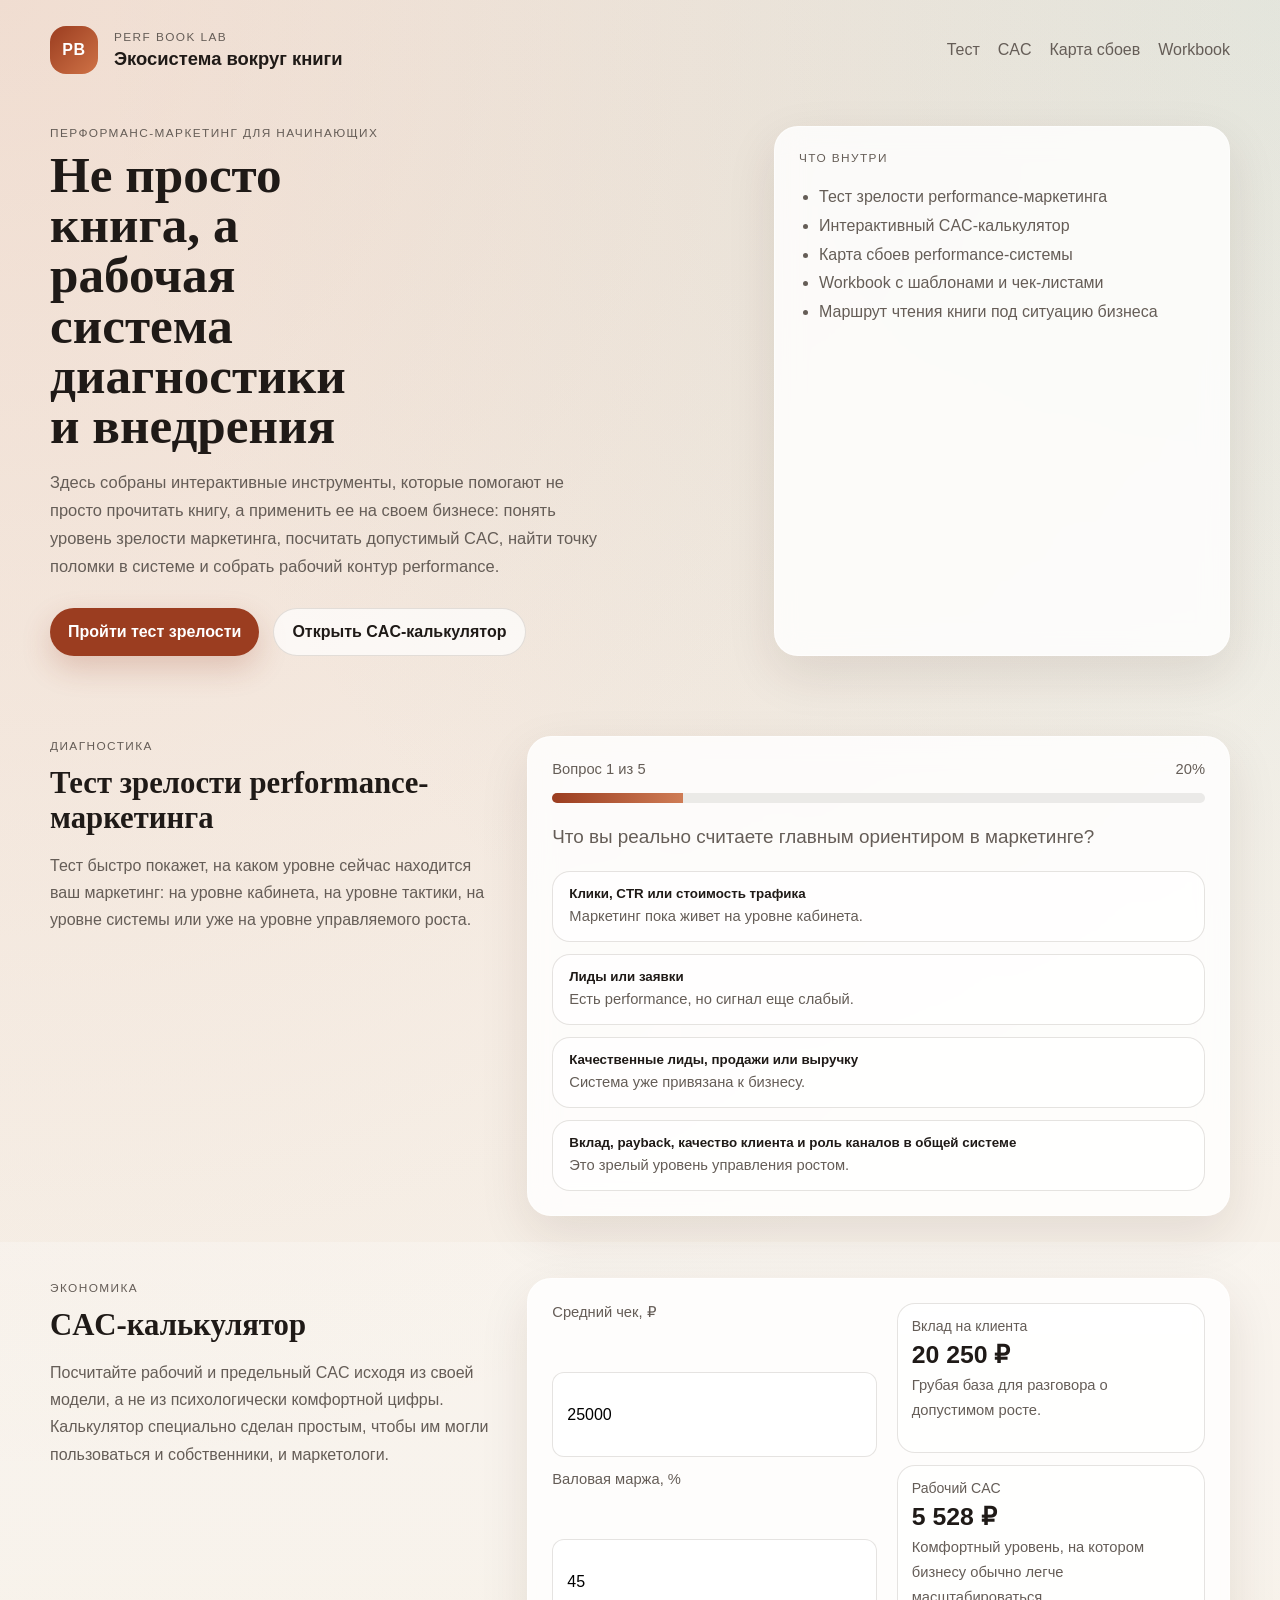
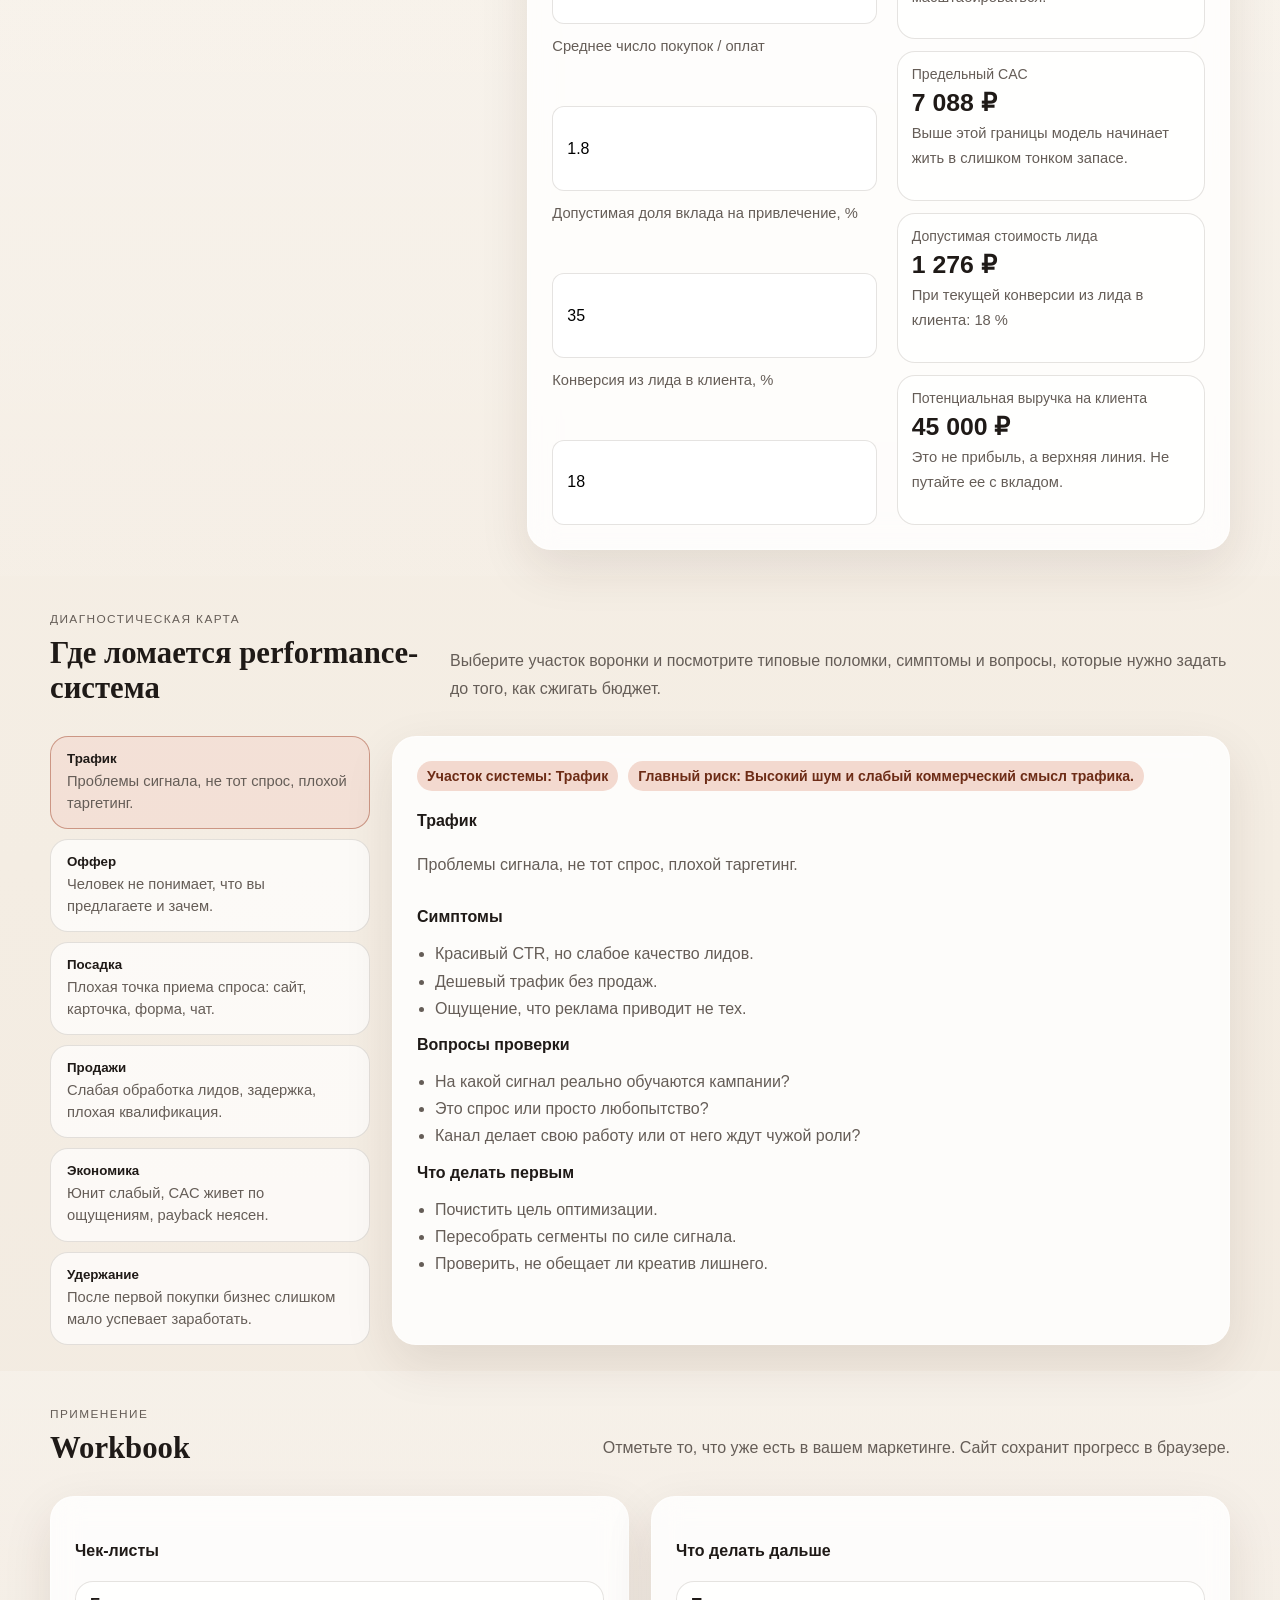
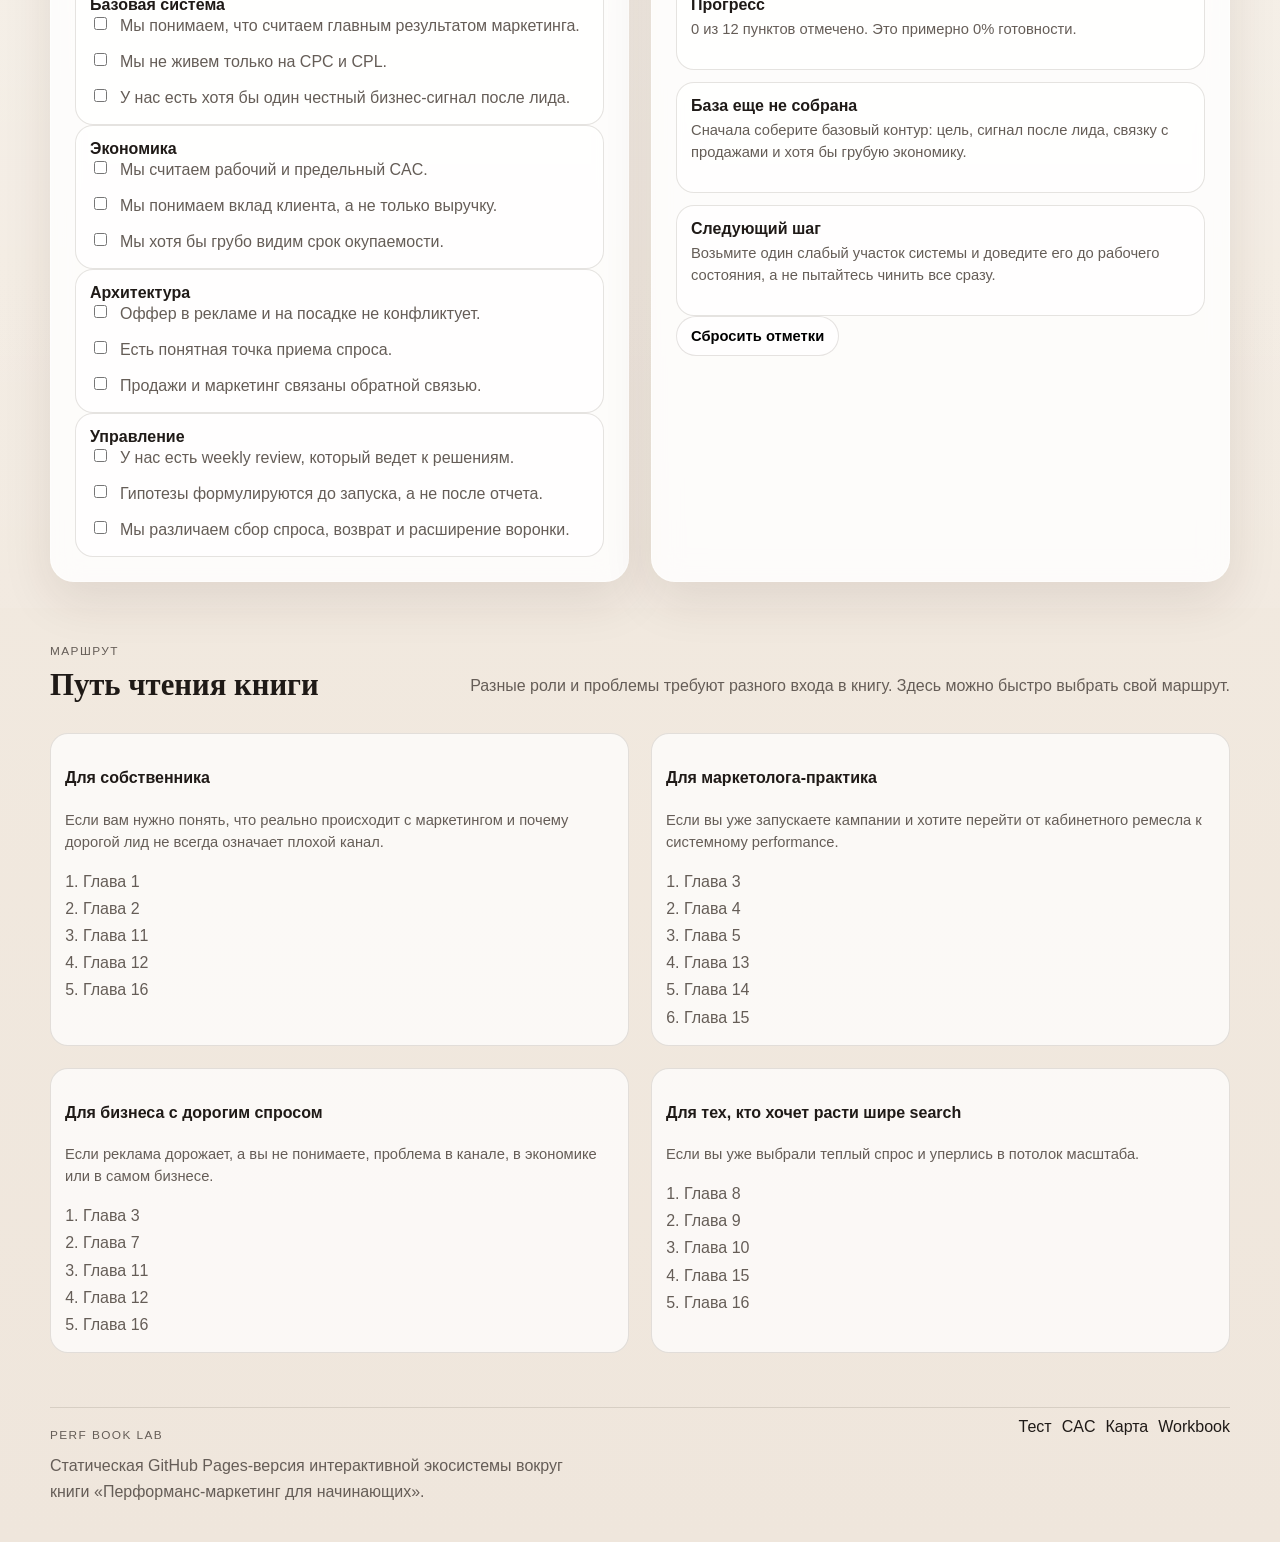
==== index.html @ c6387f72 "Build GitHub Pages interactive book lab" ====
<!doctype html>
<html lang="ru">
  <head>
    <meta charset="UTF-8" />
    <meta name="viewport" content="width=device-width, initial-scale=1.0" />
    <title>Perf Book Lab</title>
    <meta
      name="description"
      content="Интерактивная экосистема вокруг книги «Перформанс-маркетинг для начинающих»: тест зрелости, CAC-калькулятор, карта сбоев и workbook."
    />
    <link rel="stylesheet" href="./styles.css" />
  </head>
  <body>
    <header class="hero">
      <div class="container">
        <nav class="topbar">
          <div class="brand">
            <span class="brand-mark">PB</span>
            <div>
              <p class="eyebrow">Perf Book Lab</p>
              <h1>Экосистема вокруг книги</h1>
            </div>
          </div>
          <div class="topbar-links">
            <a href="#test">Тест</a>
            <a href="#calculator">CAC</a>
            <a href="#map">Карта сбоев</a>
            <a href="#workbook">Workbook</a>
          </div>
        </nav>

        <div class="hero-grid">
          <section class="hero-copy">
            <p class="kicker">Перформанс-маркетинг для начинающих</p>
            <h2>Не просто книга, а рабочая система диагностики и внедрения</h2>
            <p class="hero-text">
              Здесь собраны интерактивные инструменты, которые помогают не просто
              прочитать книгу, а применить ее на своем бизнесе: понять уровень зрелости
              маркетинга, посчитать допустимый CAC, найти точку поломки в системе и
              собрать рабочий контур performance.
            </p>
            <div class="hero-actions">
              <a class="button primary" href="#test">Пройти тест зрелости</a>
              <a class="button secondary" href="#calculator">Открыть CAC-калькулятор</a>
            </div>
          </section>

          <aside class="hero-panel">
            <p class="panel-title">Что внутри</p>
            <ul class="feature-list">
              <li>Тест зрелости performance-маркетинга</li>
              <li>Интерактивный CAC-калькулятор</li>
              <li>Карта сбоев performance-системы</li>
              <li>Workbook с шаблонами и чек-листами</li>
              <li>Маршрут чтения книги под ситуацию бизнеса</li>
            </ul>
          </aside>
        </div>
      </div>
    </header>

    <main>
      <section class="section" id="test">
        <div class="container section-grid">
          <div class="section-copy">
            <p class="section-label">Диагностика</p>
            <h3>Тест зрелости performance-маркетинга</h3>
            <p>
              Тест быстро покажет, на каком уровне сейчас находится ваш маркетинг:
              на уровне кабинета, на уровне тактики, на уровне системы или уже на
              уровне управляемого роста.
            </p>
          </div>

          <div class="card card-large">
            <div id="test-app"></div>
          </div>
        </div>
      </section>

      <section class="section section-accent" id="calculator">
        <div class="container section-grid">
          <div class="section-copy">
            <p class="section-label">Экономика</p>
            <h3>CAC-калькулятор</h3>
            <p>
              Посчитайте рабочий и предельный CAC исходя из своей модели, а не из
              психологически комфортной цифры. Калькулятор специально сделан простым,
              чтобы им могли пользоваться и собственники, и маркетологи.
            </p>
          </div>

          <div class="card card-large">
            <div id="cac-app"></div>
          </div>
        </div>
      </section>

      <section class="section" id="map">
        <div class="container">
          <div class="section-header">
            <div>
              <p class="section-label">Диагностическая карта</p>
              <h3>Где ломается performance-система</h3>
            </div>
            <p class="section-note">
              Выберите участок воронки и посмотрите типовые поломки, симптомы и вопросы,
              которые нужно задать до того, как сжигать бюджет.
            </p>
          </div>

          <div class="map-layout">
            <div class="stage-list" id="stage-list"></div>
            <div class="card map-card" id="stage-detail"></div>
          </div>
        </div>
      </section>

      <section class="section section-accent" id="workbook">
        <div class="container">
          <div class="section-header">
            <div>
              <p class="section-label">Применение</p>
              <h3>Workbook</h3>
            </div>
            <p class="section-note">
              Отметьте то, что уже есть в вашем маркетинге. Сайт сохранит прогресс в браузере.
            </p>
          </div>

          <div class="workbook-grid">
            <div class="card">
              <h4>Чек-листы</h4>
              <div id="workbook-app"></div>
            </div>
            <div class="card">
              <h4>Что делать дальше</h4>
              <div id="next-steps"></div>
            </div>
          </div>
        </div>
      </section>

      <section class="section" id="reading-path">
        <div class="container">
          <div class="section-header">
            <div>
              <p class="section-label">Маршрут</p>
              <h3>Путь чтения книги</h3>
            </div>
            <p class="section-note">
              Разные роли и проблемы требуют разного входа в книгу. Здесь можно быстро
              выбрать свой маршрут.
            </p>
          </div>
          <div class="reading-grid" id="reading-paths"></div>
        </div>
      </section>
    </main>

    <footer class="footer">
      <div class="container footer-grid">
        <div>
          <p class="eyebrow">Perf Book Lab</p>
          <p>
            Статическая GitHub Pages-версия интерактивной экосистемы вокруг книги
            «Перформанс-маркетинг для начинающих».
          </p>
        </div>
        <div class="footer-links">
          <a href="#test">Тест</a>
          <a href="#calculator">CAC</a>
          <a href="#map">Карта</a>
          <a href="#workbook">Workbook</a>
        </div>
      </div>
    </footer>

    <script src="./app.js"></script>
  </body>
</html>
---- styles.css ----
:root {
  --bg: #f6f0e8;
  --surface: rgba(255, 255, 255, 0.82);
  --ink: #1f1a17;
  --muted: #655d57;
  --line: rgba(73, 58, 46, 0.14);
  --accent: #9b3d20;
  --accent-soft: #f3d9cf;
  --accent-deep: #6d2c16;
  --shadow: 0 18px 50px rgba(54, 32, 17, 0.1);
  --radius-lg: 24px;
  --radius-md: 18px;
  --radius-sm: 12px;
  --container: 1180px;
}

* {
  box-sizing: border-box;
}

html {
  scroll-behavior: smooth;
}

body {
  margin: 0;
  font-family: "Segoe UI", "Inter", sans-serif;
  color: var(--ink);
  background:
    radial-gradient(circle at top left, rgba(217, 162, 134, 0.28), transparent 30%),
    radial-gradient(circle at top right, rgba(144, 182, 166, 0.2), transparent 24%),
    linear-gradient(180deg, #f9f4ee 0%, #f4ede3 52%, #efe6dc 100%);
}

a {
  color: inherit;
  text-decoration: none;
}

.container {
  width: min(var(--container), calc(100% - 32px));
  margin: 0 auto;
}

.hero {
  padding: 26px 0 44px;
}

.topbar {
  display: flex;
  align-items: center;
  justify-content: space-between;
  gap: 24px;
}

.brand {
  display: flex;
  align-items: center;
  gap: 16px;
}

.brand-mark {
  display: inline-flex;
  align-items: center;
  justify-content: center;
  width: 48px;
  height: 48px;
  border-radius: 16px;
  background: linear-gradient(135deg, var(--accent), #cf7246);
  color: white;
  font-weight: 700;
  letter-spacing: 0.04em;
}

.eyebrow,
.section-label,
.kicker,
.panel-title {
  margin: 0;
  text-transform: uppercase;
  letter-spacing: 0.12em;
  font-size: 0.74rem;
  color: var(--muted);
}

.topbar h1 {
  margin: 4px 0 0;
  font-size: 1.15rem;
}

.topbar-links {
  display: flex;
  flex-wrap: wrap;
  gap: 18px;
  color: var(--muted);
}

.topbar-links a:hover,
.footer-links a:hover {
  color: var(--accent);
}

.hero-grid {
  display: grid;
  grid-template-columns: 1.45fr 0.95fr;
  gap: 28px;
  margin-top: 52px;
}

.hero-copy h2 {
  margin: 10px 0 16px;
  font-family: Georgia, "Times New Roman", serif;
  font-size: clamp(2.3rem, 4vw, 4.4rem);
  line-height: 0.98;
  max-width: 13ch;
}

.hero-text {
  max-width: 60ch;
  color: var(--muted);
  font-size: 1.03rem;
  line-height: 1.7;
}

.hero-actions {
  display: flex;
  flex-wrap: wrap;
  gap: 14px;
  margin-top: 28px;
}

.button {
  display: inline-flex;
  align-items: center;
  justify-content: center;
  min-height: 48px;
  padding: 0 18px;
  border-radius: 999px;
  font-weight: 600;
  border: 0;
  cursor: pointer;
  transition: transform 140ms ease, box-shadow 140ms ease;
}

.button:hover {
  transform: translateY(-1px);
}

.button.primary {
  background: var(--accent);
  color: white;
  box-shadow: 0 12px 30px rgba(155, 61, 32, 0.22);
}

.button.secondary {
  background: rgba(255, 255, 255, 0.7);
  border: 1px solid var(--line);
}

.button.small {
  min-height: 40px;
  padding: 0 14px;
  font-size: 0.92rem;
}

.hero-panel,
.card {
  background: var(--surface);
  border: 1px solid rgba(255, 255, 255, 0.45);
  box-shadow: var(--shadow);
  backdrop-filter: blur(14px);
}

.hero-panel {
  padding: 24px;
  border-radius: var(--radius-lg);
}

.feature-list {
  margin: 18px 0 0;
  padding-left: 20px;
  line-height: 1.8;
  color: var(--muted);
}

.section {
  padding: 36px 0 26px;
}

.section-accent {
  background: linear-gradient(180deg, rgba(255, 255, 255, 0.26), rgba(255, 255, 255, 0.06));
}

.section-grid {
  display: grid;
  grid-template-columns: 0.78fr 1.22fr;
  gap: 28px;
  align-items: start;
}

.section-copy h3,
.section-header h3 {
  margin: 10px 0 12px;
  font-family: Georgia, "Times New Roman", serif;
  font-size: clamp(1.7rem, 2.4vw, 2.8rem);
}

.section-copy p,
.section-note,
.card p {
  color: var(--muted);
  line-height: 1.7;
}

.section-header {
  display: flex;
  justify-content: space-between;
  gap: 24px;
  align-items: end;
  margin-bottom: 18px;
}

.card {
  border-radius: var(--radius-lg);
  padding: 24px;
}

.card-large {
  min-height: 480px;
}

.test-meta {
  display: flex;
  justify-content: space-between;
  gap: 12px;
  align-items: center;
  margin-bottom: 16px;
  color: var(--muted);
  font-size: 0.92rem;
}

.progress {
  width: 100%;
  height: 10px;
  background: rgba(31, 26, 23, 0.08);
  border-radius: 999px;
  overflow: hidden;
}

.progress-bar {
  height: 100%;
  background: linear-gradient(90deg, var(--accent), #cf7c55);
}

.question-title {
  margin: 18px 0;
  font-size: 1.18rem;
  line-height: 1.45;
}

.option-list,
.checklist-list,
.calc-results,
.summary-list {
  display: grid;
  gap: 12px;
}

.option-button,
.stage-button {
  width: 100%;
  text-align: left;
  border: 1px solid var(--line);
  background: rgba(255, 255, 255, 0.7);
  color: var(--ink);
  border-radius: var(--radius-md);
  padding: 14px 16px;
  cursor: pointer;
  transition: transform 120ms ease, border-color 120ms ease;
}

.option-button:hover,
.stage-button:hover {
  transform: translateY(-1px);
  border-color: rgba(155, 61, 32, 0.35);
}

.option-button span,
.stage-button .stage-short,
.metric-note,
.path-card p,
.summary-item p {
  display: block;
  color: var(--muted);
  font-size: 0.92rem;
  line-height: 1.5;
  margin-top: 4px;
}

.result-box,
.stage-detail-box,
.bullet-block {
  display: grid;
  gap: 14px;
}

.result-level,
.chip {
  display: inline-flex;
  width: fit-content;
  padding: 7px 10px;
  border-radius: 999px;
  background: var(--accent-soft);
  color: var(--accent-deep);
  font-weight: 700;
  font-size: 0.88rem;
}

.result-actions,
.inline-actions,
.chip-row,
.footer-links {
  display: flex;
  flex-wrap: wrap;
  gap: 10px;
}

.calculator-grid {
  display: grid;
  grid-template-columns: 1fr 0.95fr;
  gap: 20px;
}

.form-grid,
.field {
  display: grid;
  gap: 14px;
}

.field label {
  font-size: 0.92rem;
  color: var(--muted);
}

.field input {
  width: 100%;
  border-radius: var(--radius-sm);
  border: 1px solid var(--line);
  background: rgba(255, 255, 255, 0.82);
  min-height: 46px;
  padding: 0 14px;
  font: inherit;
}

.metric,
.summary-item,
.path-card,
.checklist-group {
  border: 1px solid var(--line);
  border-radius: var(--radius-md);
  padding: 14px;
  background: rgba(255, 255, 255, 0.72);
}

.metric-label {
  display: block;
  font-size: 0.88rem;
  color: var(--muted);
}

.metric-value {
  display: block;
  margin-top: 6px;
  font-size: 1.55rem;
  font-weight: 700;
}

.map-layout {
  display: grid;
  grid-template-columns: 320px 1fr;
  gap: 22px;
}

.stage-list {
  display: grid;
  gap: 10px;
}

.stage-button.active {
  border-color: rgba(155, 61, 32, 0.45);
  background: rgba(243, 217, 207, 0.62);
}

.stage-button .stage-name {
  display: block;
  font-weight: 700;
}

.map-card {
  min-height: 420px;
}

.bullet-block ul,
.result-box ul,
.path-card ol {
  margin: 0;
  padding-left: 18px;
  color: var(--muted);
  line-height: 1.7;
}

.workbook-grid,
.reading-grid {
  display: grid;
  grid-template-columns: 1fr 1fr;
  gap: 22px;
}

.check-item {
  display: flex;
  gap: 10px;
  align-items: start;
  color: var(--muted);
  line-height: 1.5;
}

.check-item input {
  margin-top: 3px;
}

.footer {
  padding: 28px 0 38px;
}

.footer-grid {
  display: flex;
  justify-content: space-between;
  gap: 24px;
  align-items: start;
  padding-top: 10px;
  border-top: 1px solid var(--line);
}

.footer-grid p {
  color: var(--muted);
  margin: 8px 0 0;
  line-height: 1.6;
  max-width: 60ch;
}

@media (max-width: 980px) {
  .hero-grid,
  .section-grid,
  .map-layout,
  .calculator-grid,
  .workbook-grid,
  .reading-grid,
  .section-header,
  .footer-grid {
    grid-template-columns: 1fr;
    display: grid;
  }

  .topbar {
    flex-direction: column;
    align-items: start;
  }
}

@media (max-width: 640px) {
  .container {
    width: min(var(--container), calc(100% - 22px));
  }

  .card,
  .hero-panel {
    padding: 18px;
  }

  .hero-copy h2 {
    max-width: none;
  }
}
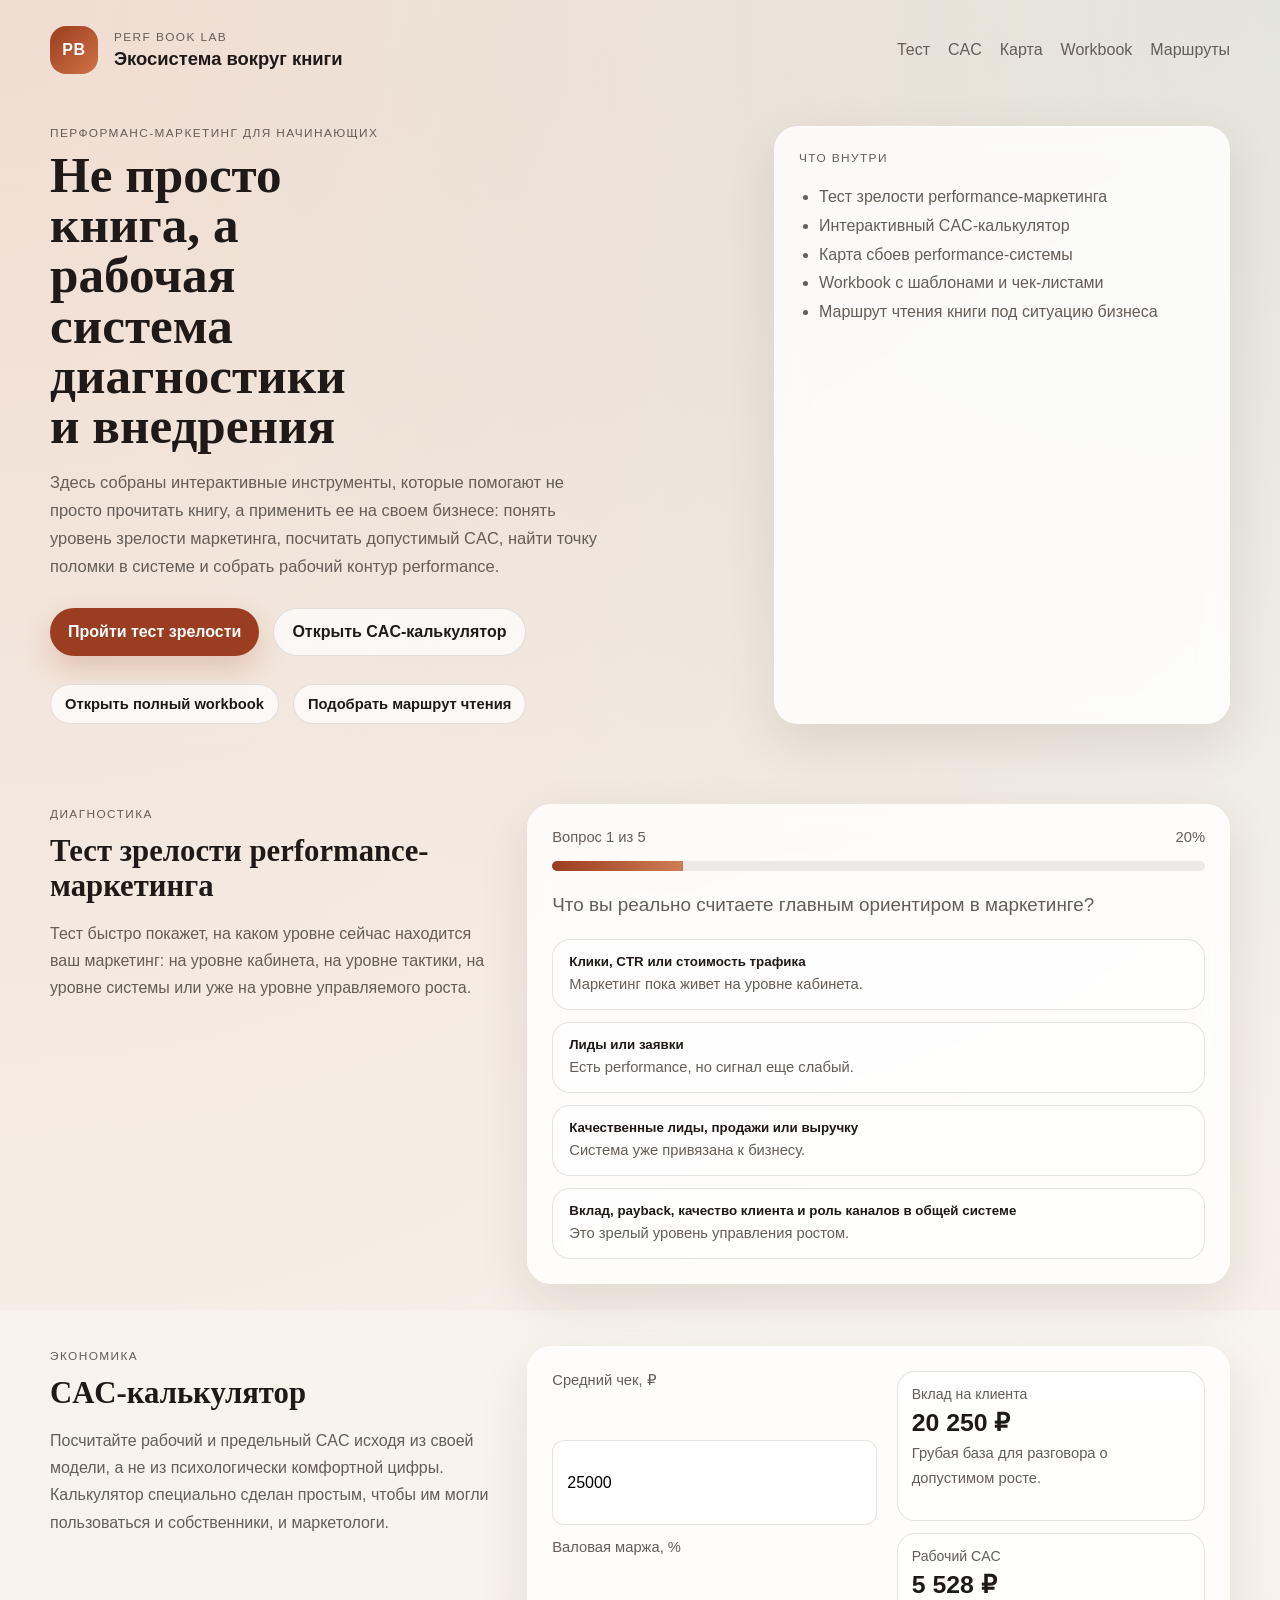
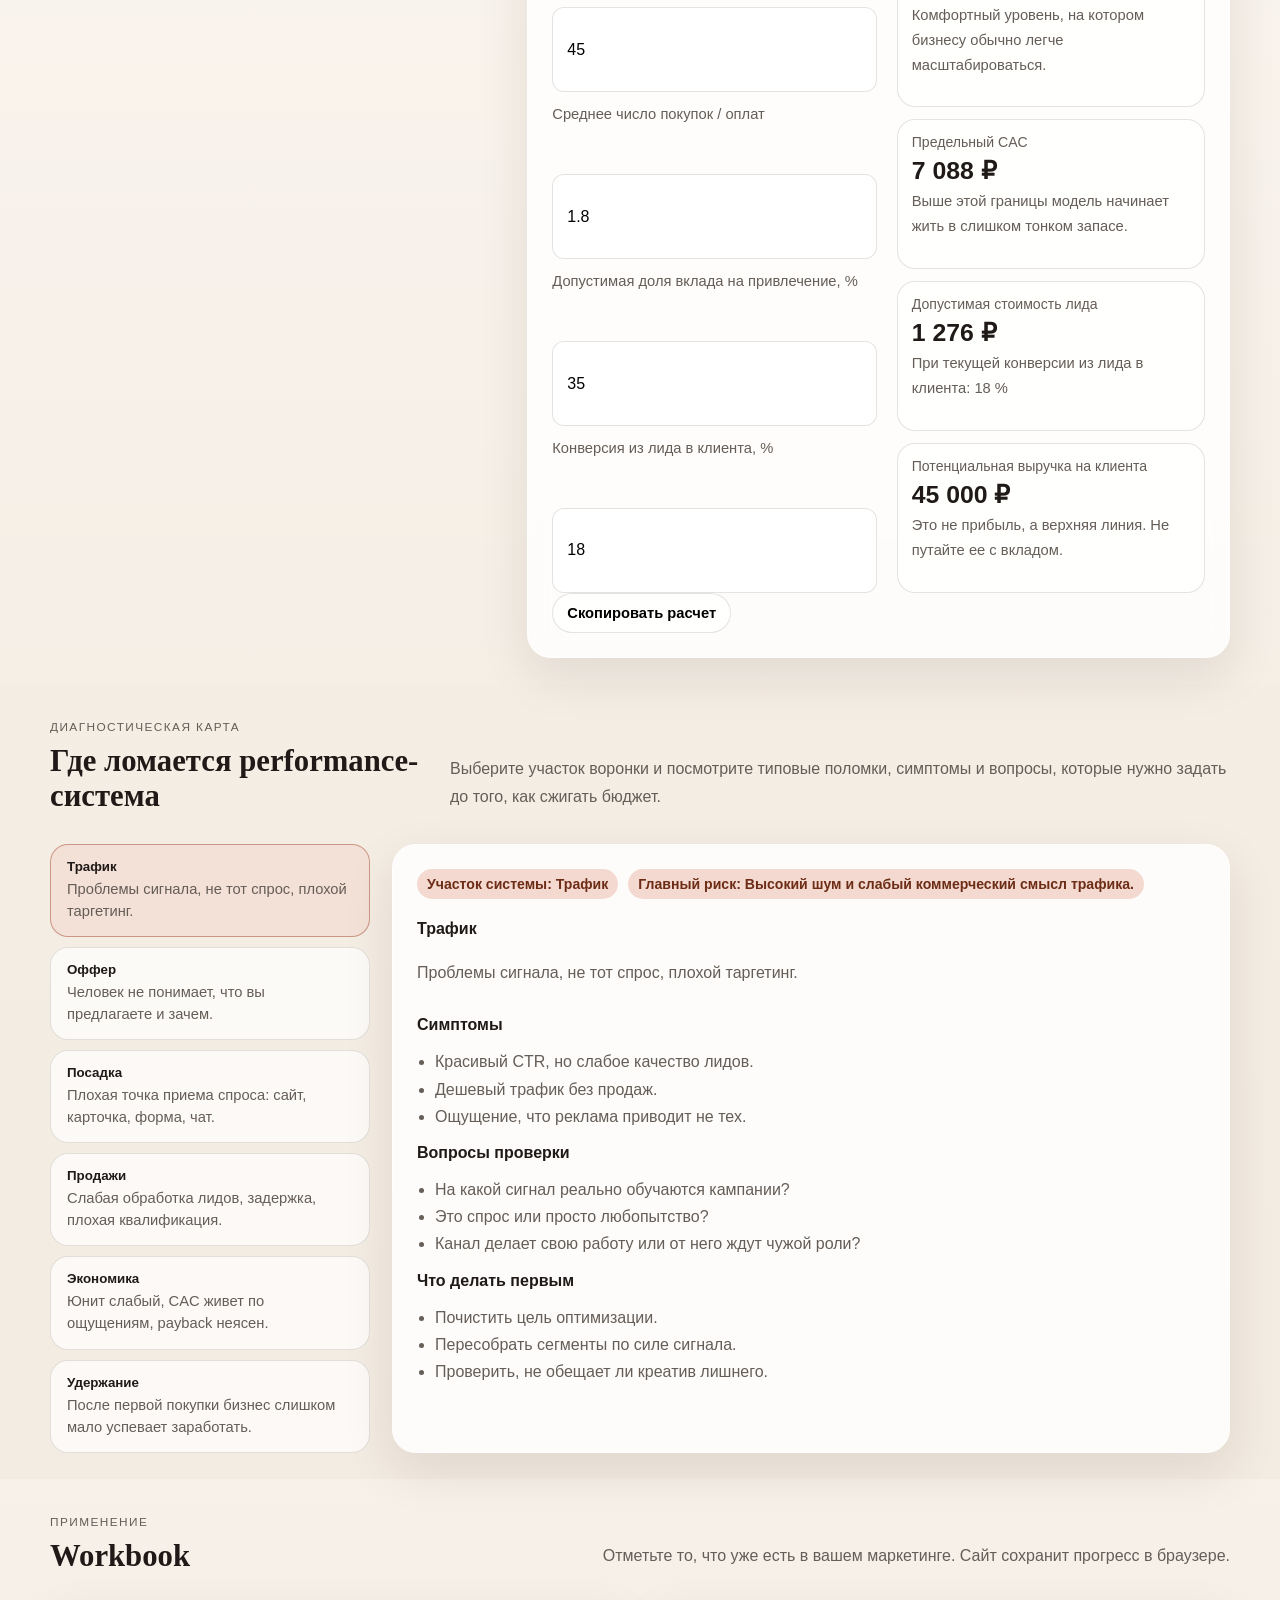
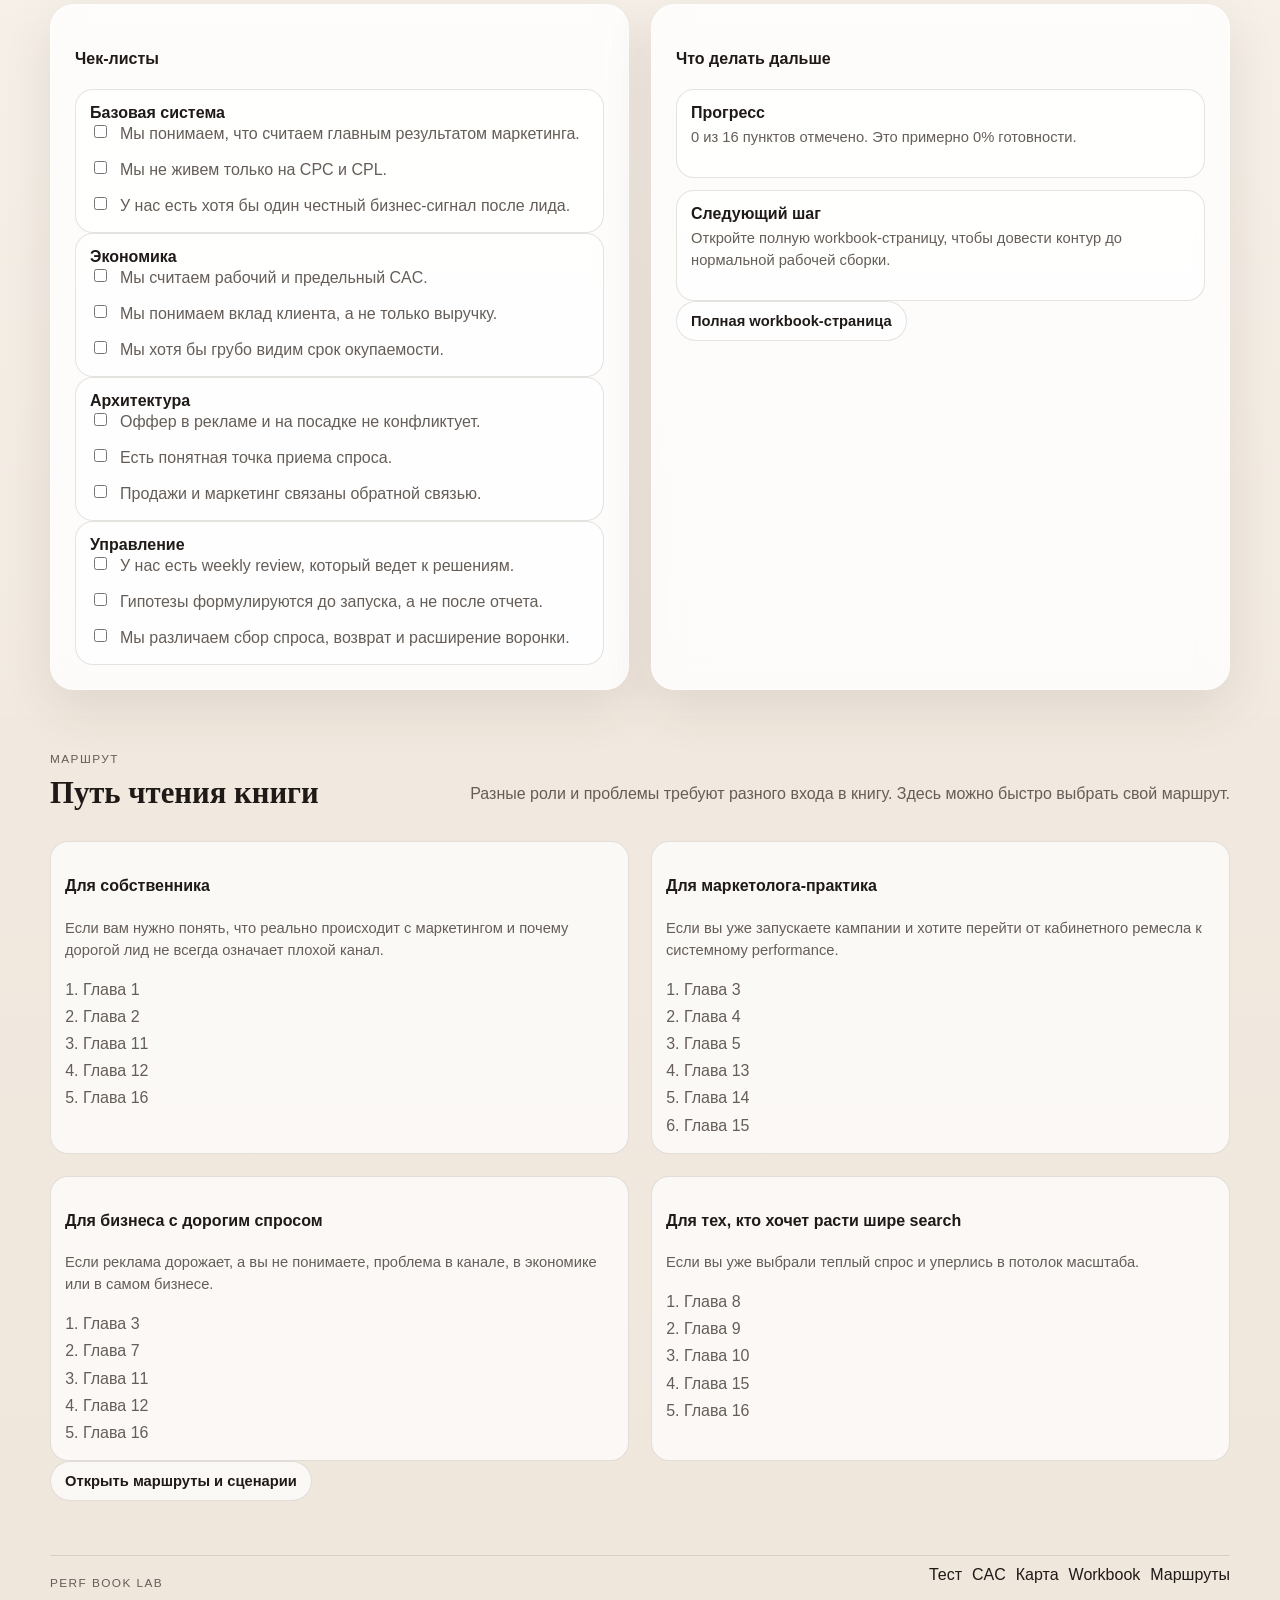
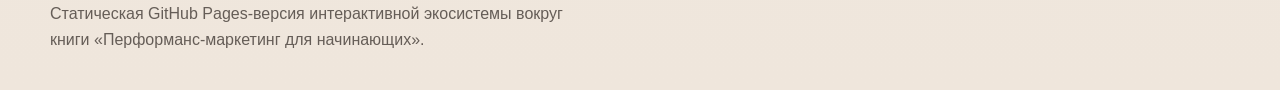
==== commit b87c1edb: "Expand Pages site into multi-page toolset" ====
--- a/index.html
+++ b/index.html
@@ -24,8 +24,9 @@
           <div class="topbar-links">
             <a href="#test">Тест</a>
             <a href="#calculator">CAC</a>
-            <a href="#map">Карта сбоев</a>
-            <a href="#workbook">Workbook</a>
+            <a href="#map">Карта</a>
+            <a href="./workbook.html">Workbook</a>
+            <a href="./routes.html">Маршруты</a>
           </div>
         </nav>
 
@@ -42,6 +43,10 @@
             <div class="hero-actions">
               <a class="button primary" href="#test">Пройти тест зрелости</a>
               <a class="button secondary" href="#calculator">Открыть CAC-калькулятор</a>
+            </div>
+            <div class="hero-actions">
+              <a class="button secondary small" href="./workbook.html">Открыть полный workbook</a>
+              <a class="button secondary small" href="./routes.html">Подобрать маршрут чтения</a>
             </div>
           </section>
 
@@ -136,6 +141,9 @@
             <div class="card">
               <h4>Что делать дальше</h4>
               <div id="next-steps"></div>
+              <div class="inline-actions">
+                <a class="button secondary small" href="./workbook.html">Полная workbook-страница</a>
+              </div>
             </div>
           </div>
         </div>
@@ -154,6 +162,9 @@
             </p>
           </div>
           <div class="reading-grid" id="reading-paths"></div>
+          <div class="inline-actions">
+            <a class="button secondary small" href="./routes.html">Открыть маршруты и сценарии</a>
+          </div>
         </div>
       </section>
     </main>
@@ -171,11 +182,14 @@
           <a href="#test">Тест</a>
           <a href="#calculator">CAC</a>
           <a href="#map">Карта</a>
-          <a href="#workbook">Workbook</a>
+          <a href="./workbook.html">Workbook</a>
+          <a href="./routes.html">Маршруты</a>
         </div>
       </div>
     </footer>
 
+    <script src="./data.js"></script>
+    <script src="./shared.js"></script>
     <script src="./app.js"></script>
   </body>
 </html>
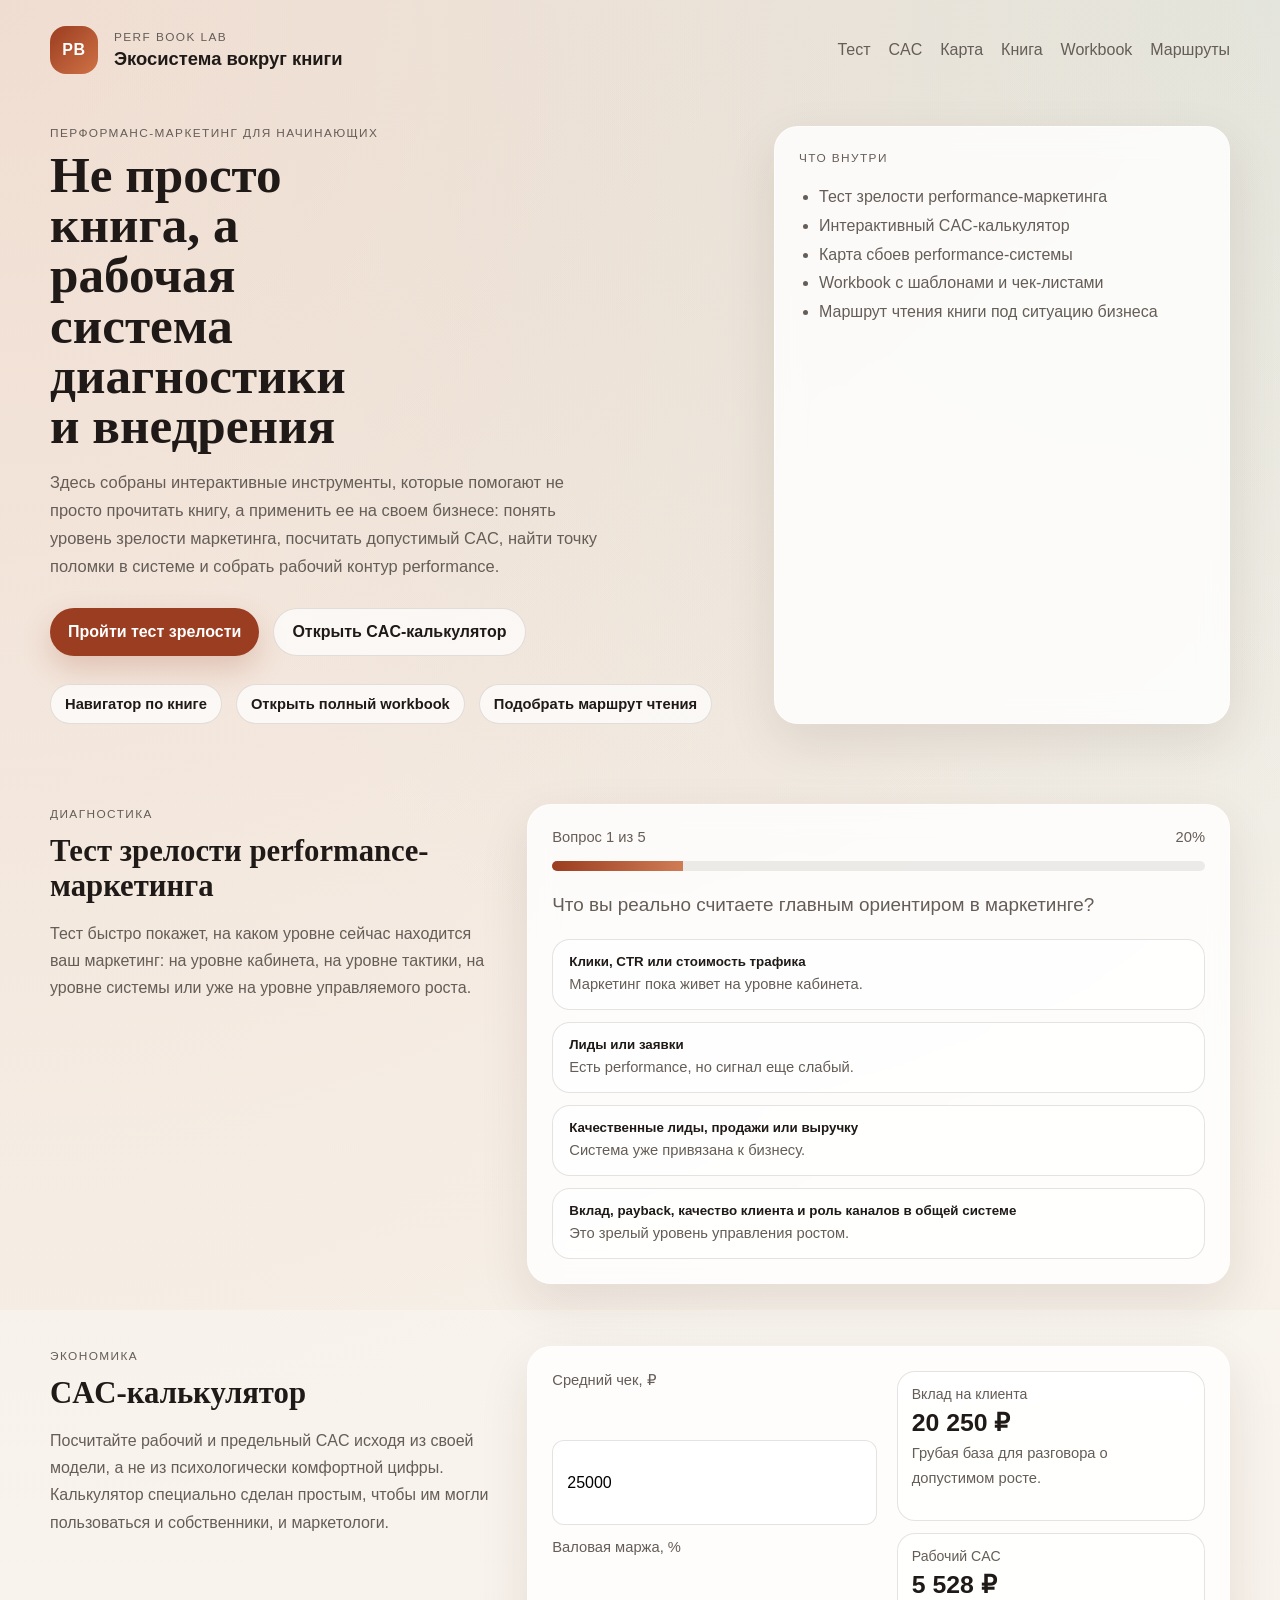
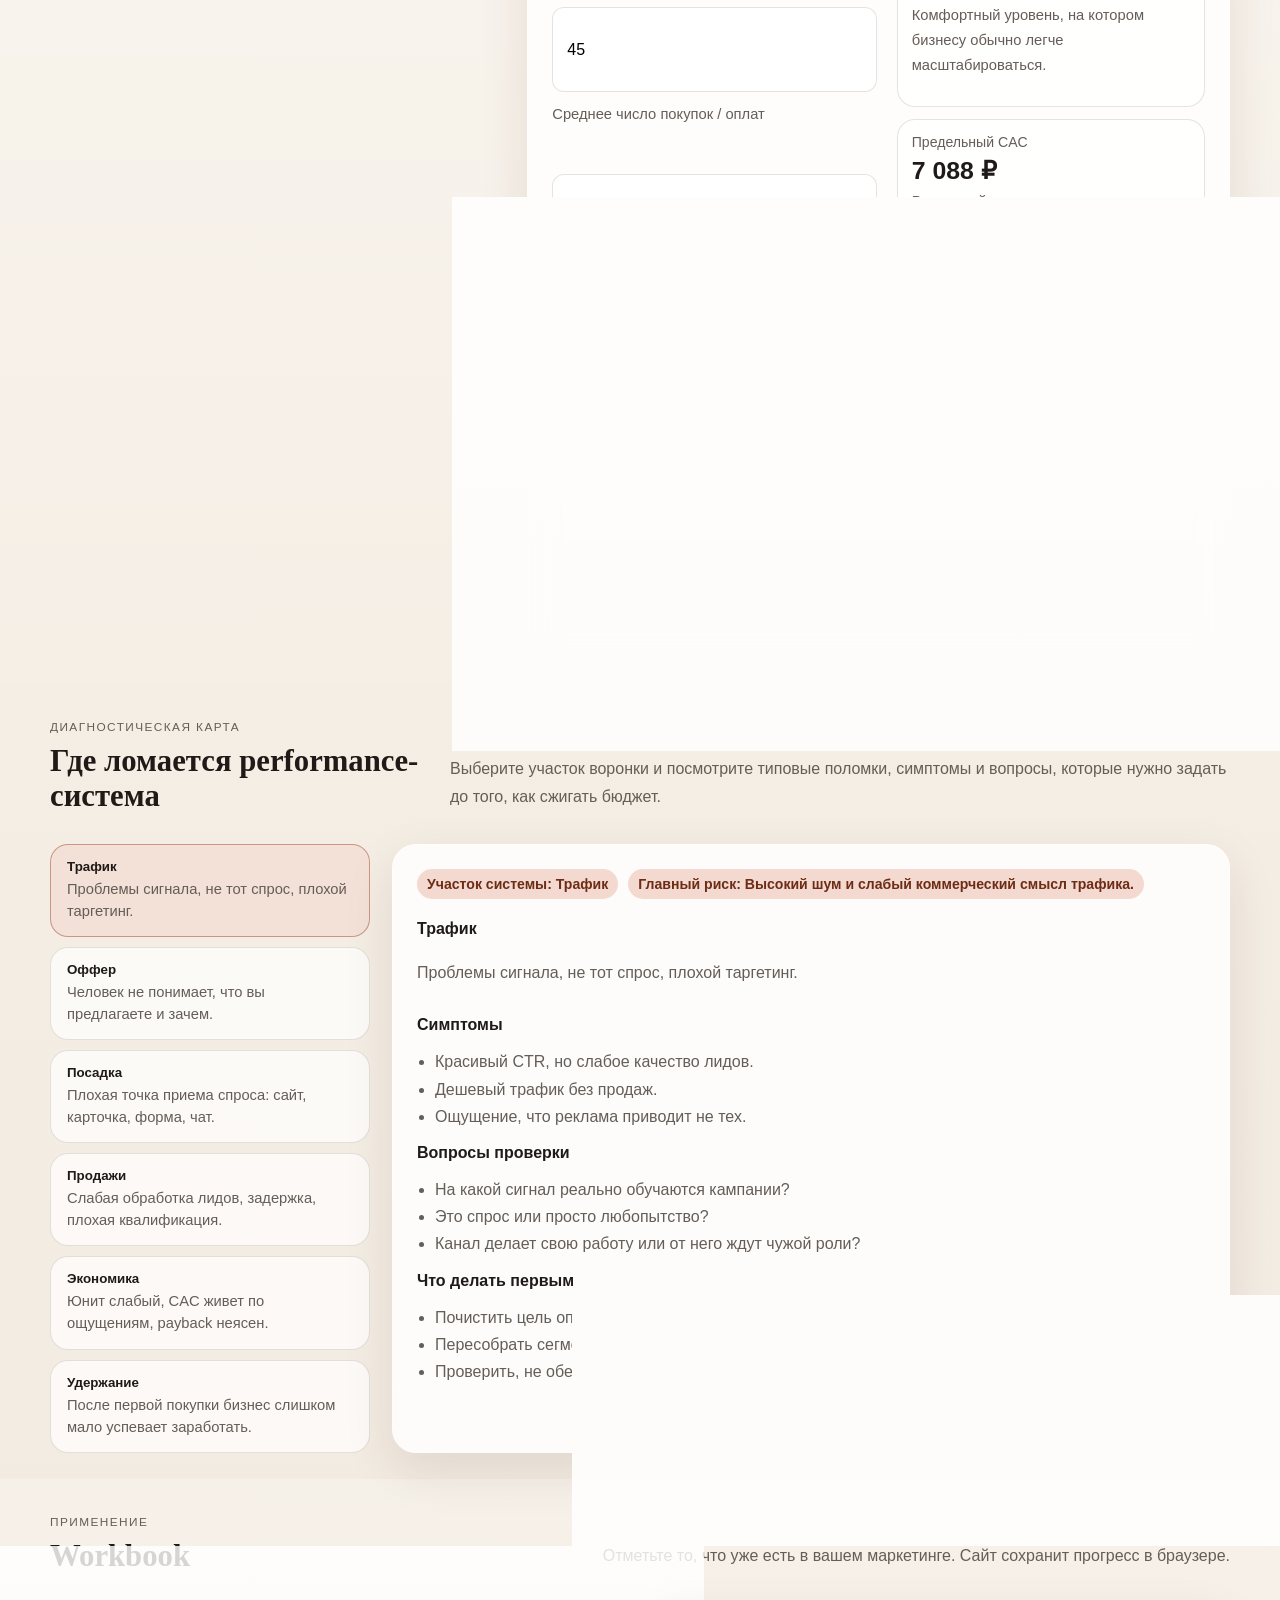
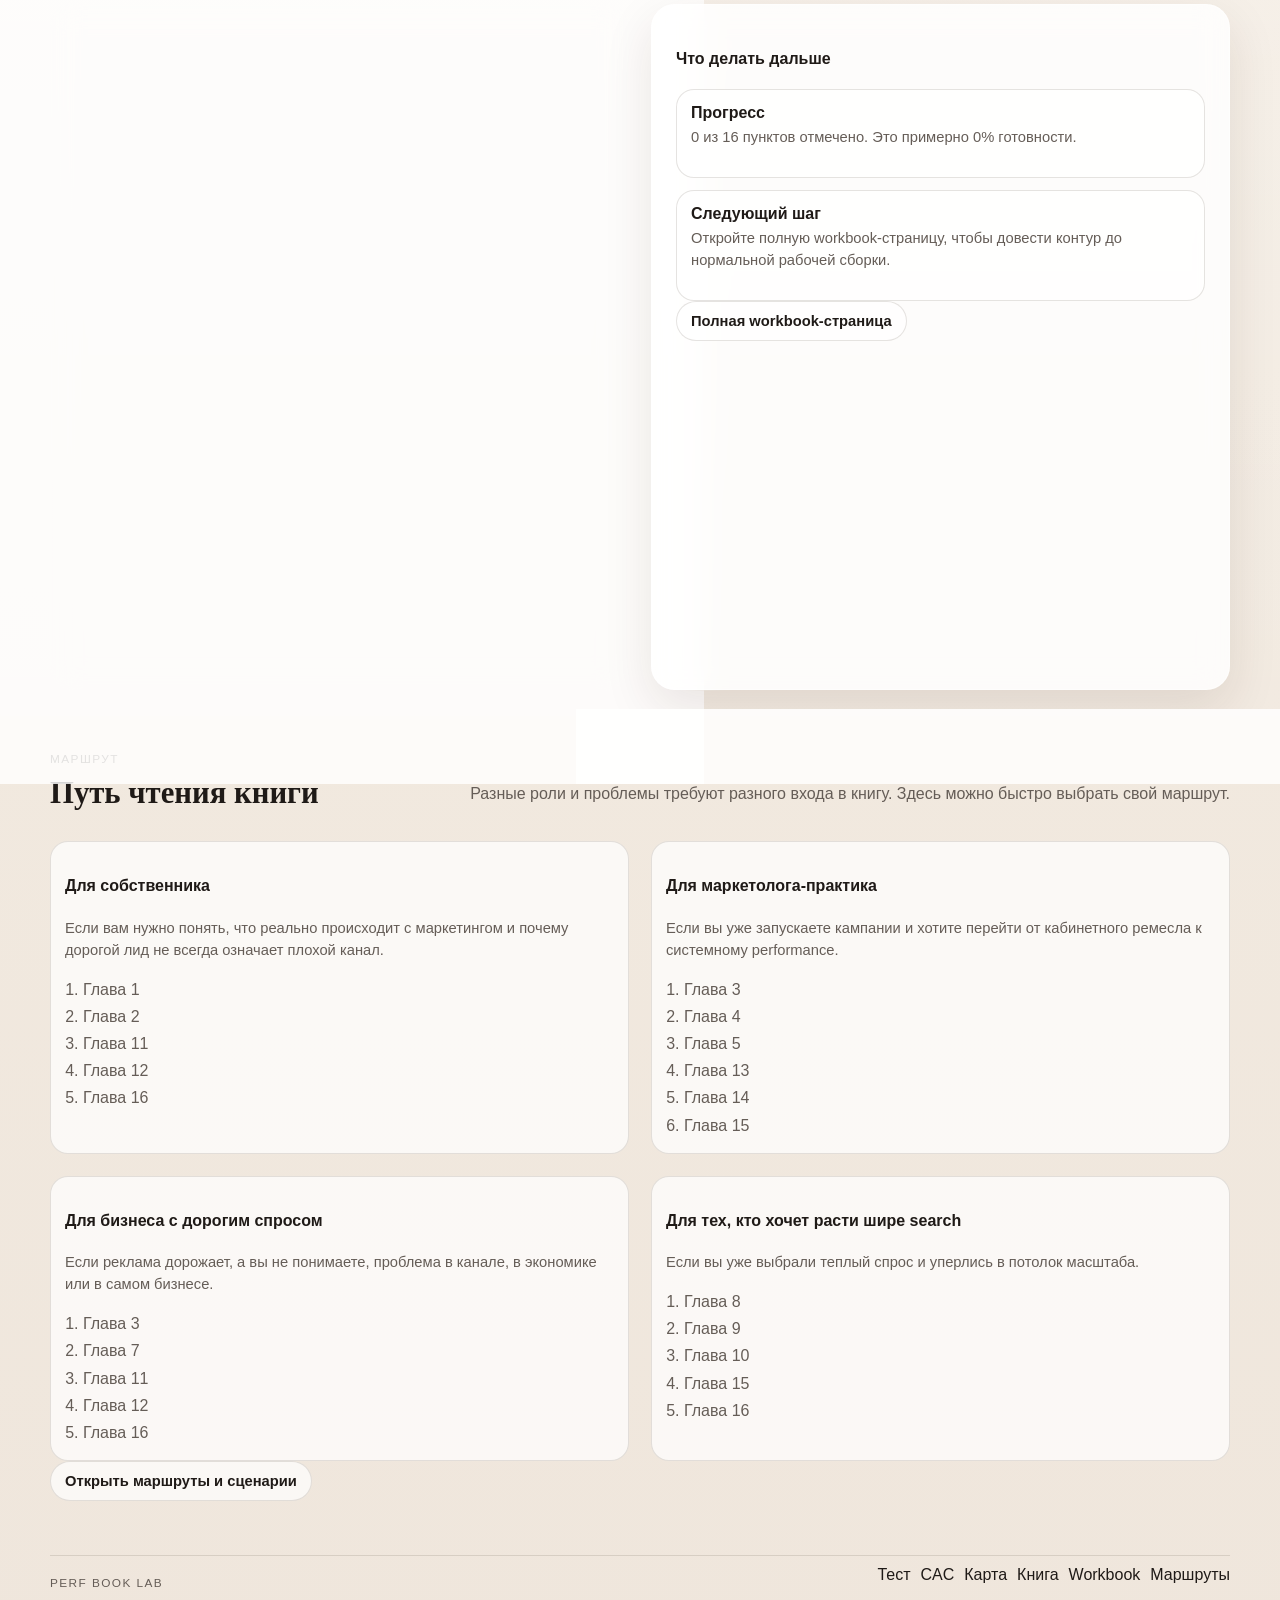
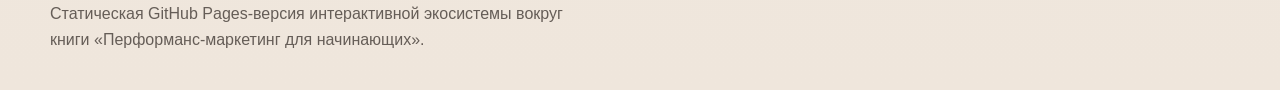
==== commit ddde11cc: "Add book navigator and downloadable assets" ====
--- a/index.html
+++ b/index.html
@@ -25,6 +25,7 @@
             <a href="#test">Тест</a>
             <a href="#calculator">CAC</a>
             <a href="#map">Карта</a>
+            <a href="./book.html">Книга</a>
             <a href="./workbook.html">Workbook</a>
             <a href="./routes.html">Маршруты</a>
           </div>
@@ -45,6 +46,7 @@
               <a class="button secondary" href="#calculator">Открыть CAC-калькулятор</a>
             </div>
             <div class="hero-actions">
+              <a class="button secondary small" href="./book.html">Навигатор по книге</a>
               <a class="button secondary small" href="./workbook.html">Открыть полный workbook</a>
               <a class="button secondary small" href="./routes.html">Подобрать маршрут чтения</a>
             </div>
@@ -182,6 +184,7 @@
           <a href="#test">Тест</a>
           <a href="#calculator">CAC</a>
           <a href="#map">Карта</a>
+          <a href="./book.html">Книга</a>
           <a href="./workbook.html">Workbook</a>
           <a href="./routes.html">Маршруты</a>
         </div>
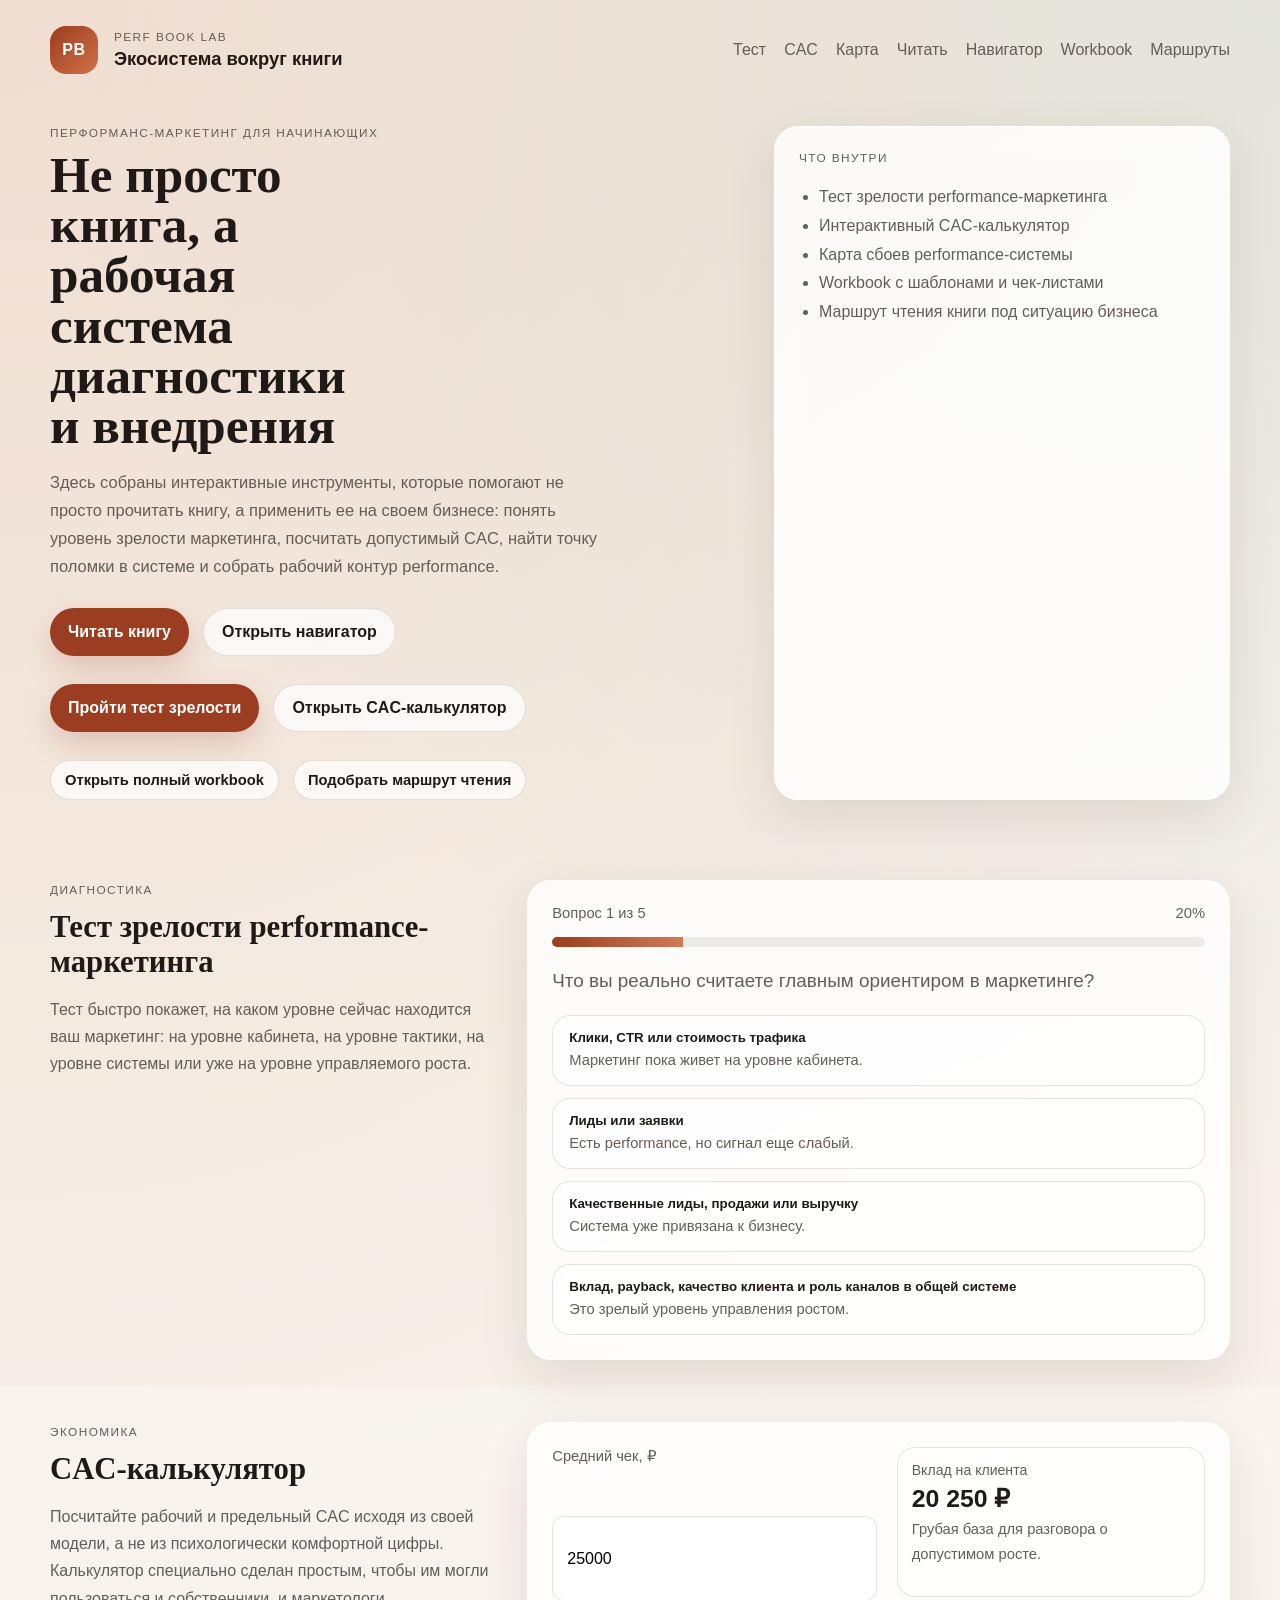
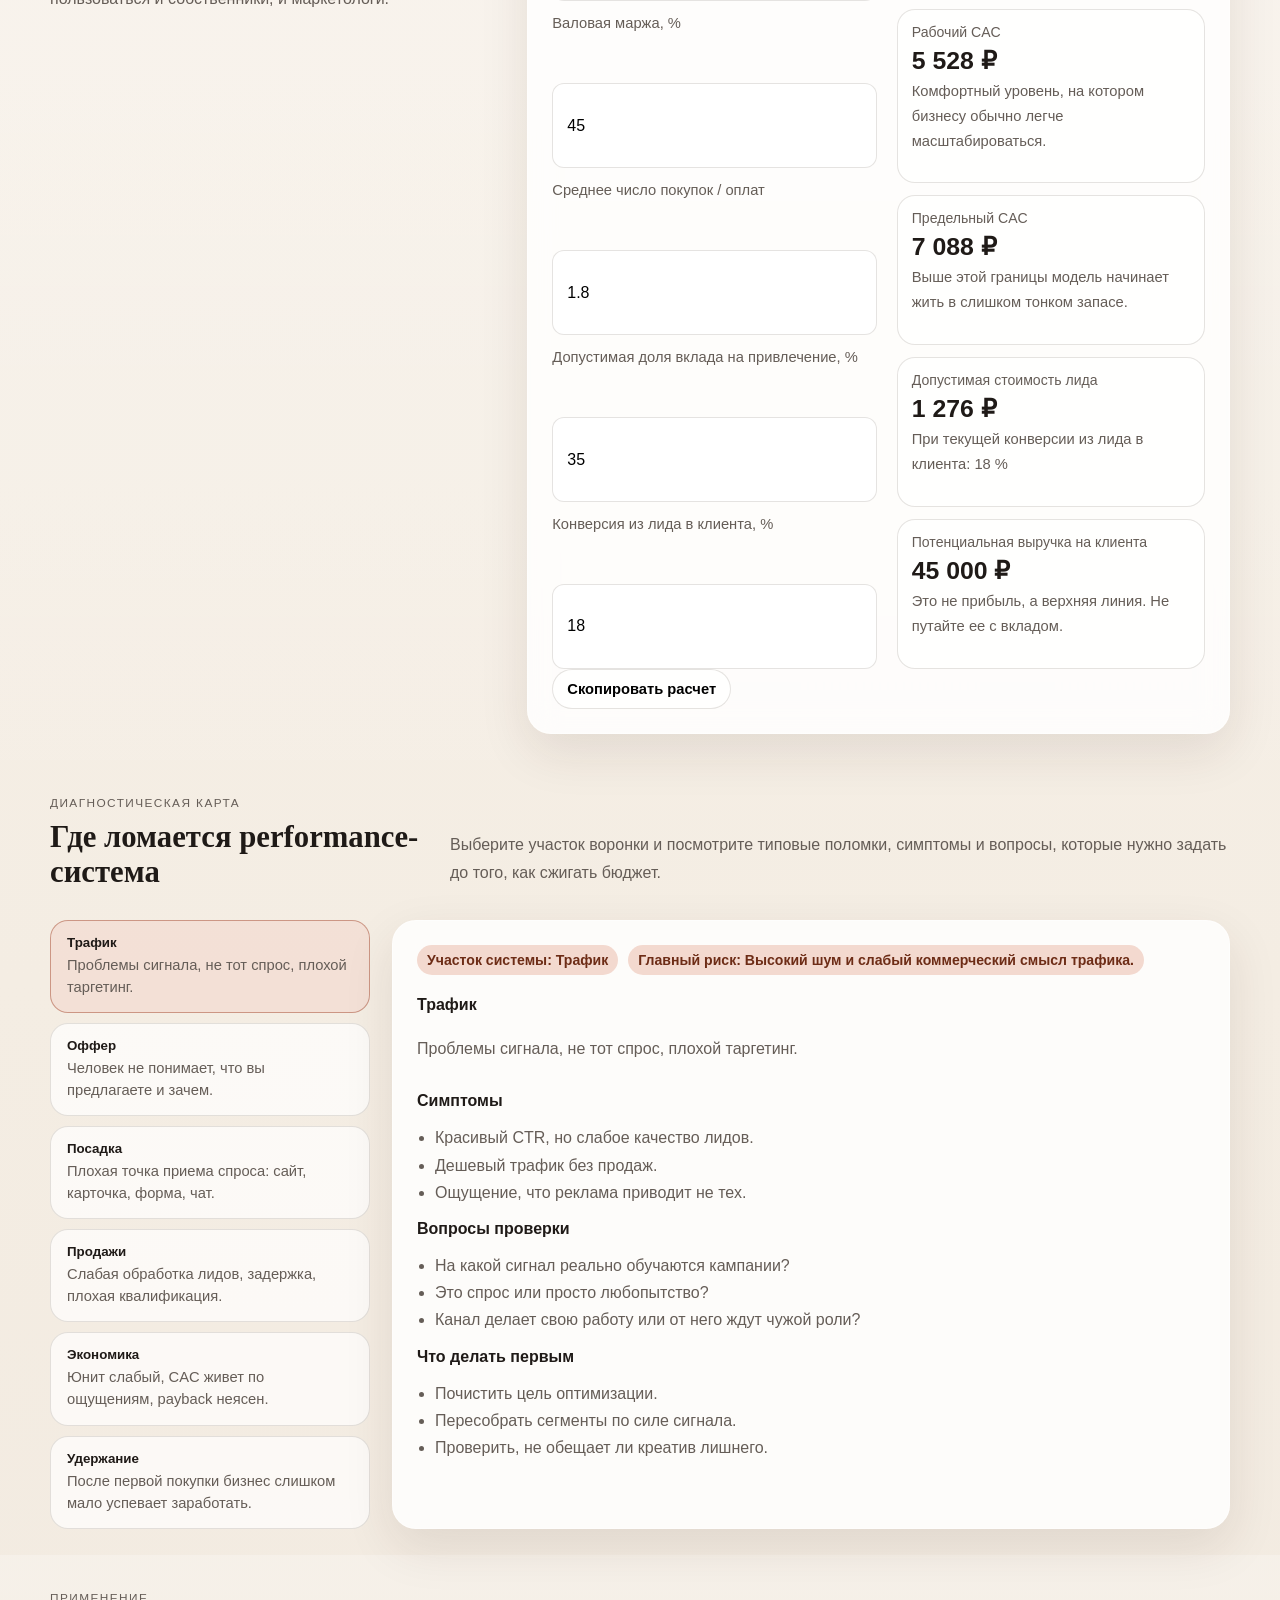
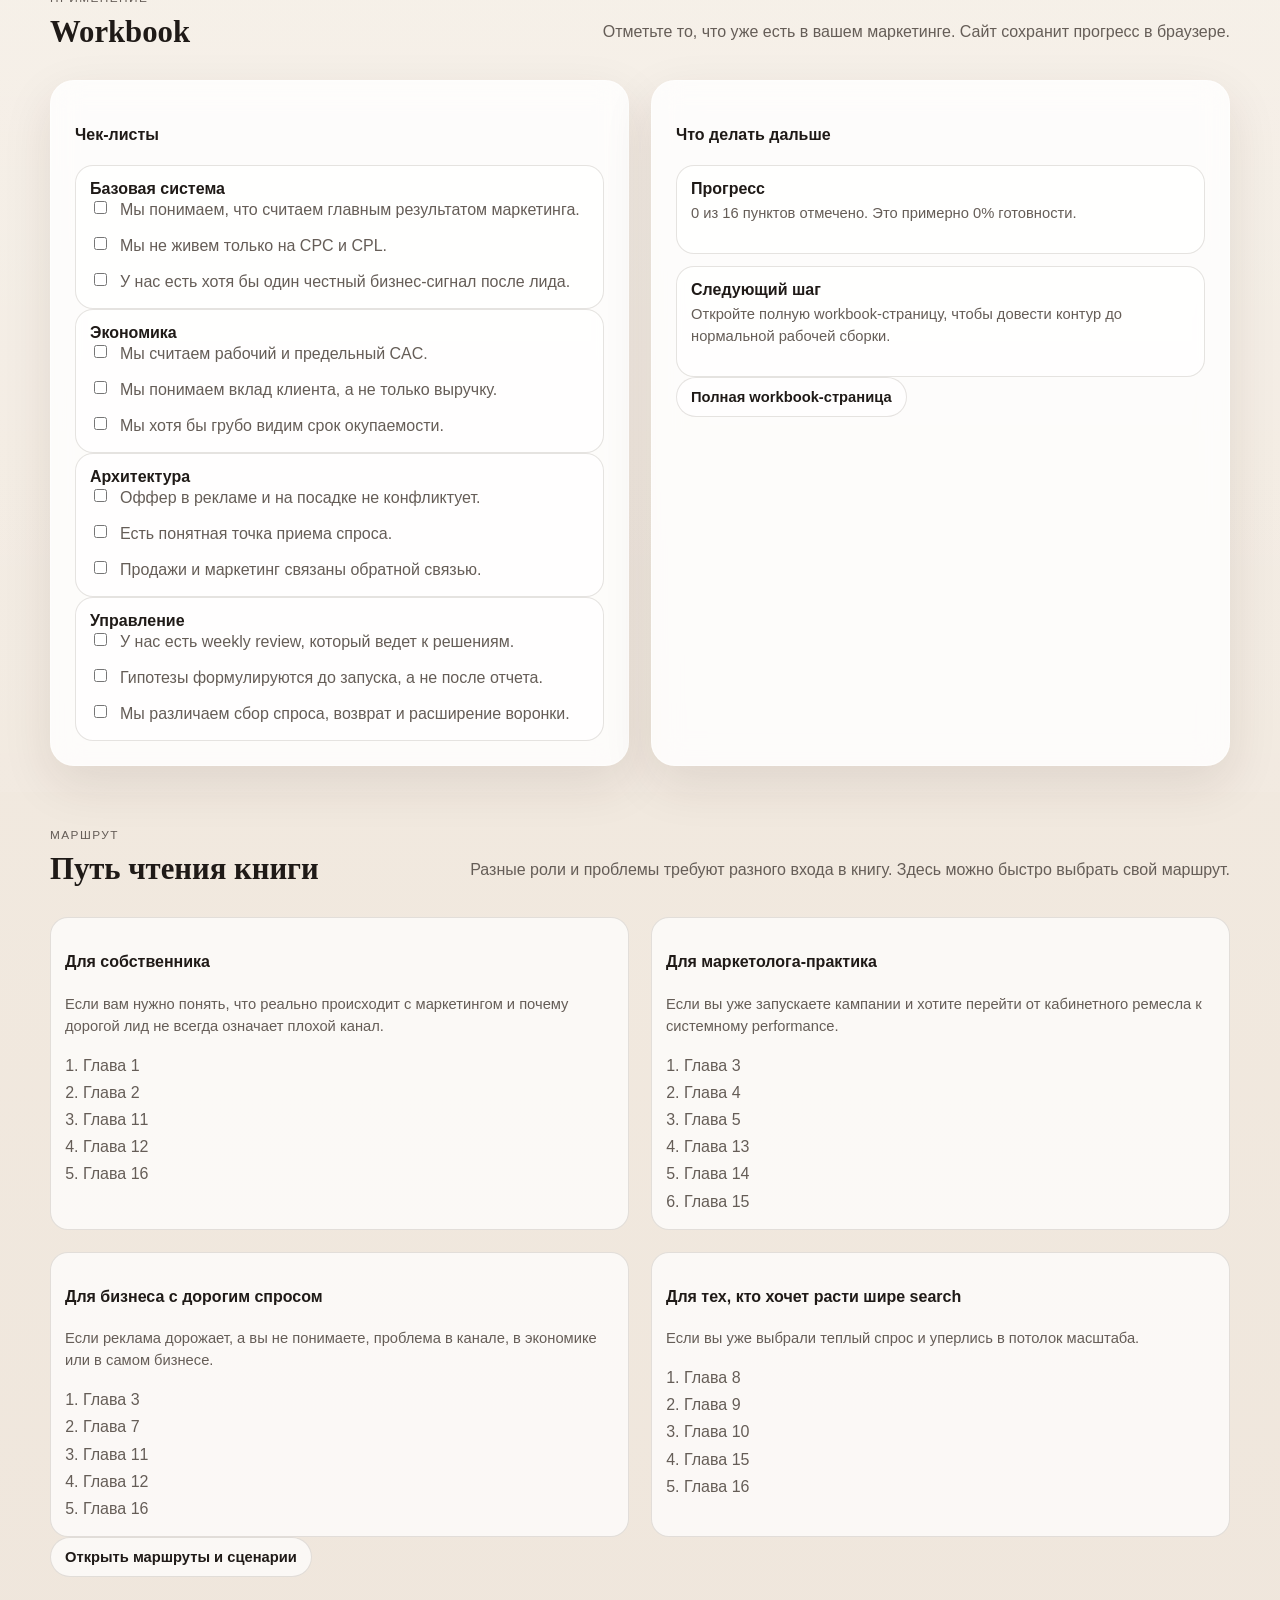
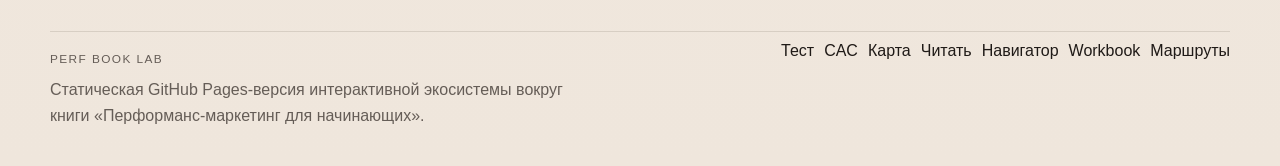
==== commit d83adcb7: "Add in-site book reader" ====
--- a/index.html
+++ b/index.html
@@ -25,7 +25,8 @@
             <a href="#test">Тест</a>
             <a href="#calculator">CAC</a>
             <a href="#map">Карта</a>
-            <a href="./book.html">Книга</a>
+            <a href="./reader.html">Читать</a>
+            <a href="./book.html">Навигатор</a>
             <a href="./workbook.html">Workbook</a>
             <a href="./routes.html">Маршруты</a>
           </div>
@@ -42,11 +43,14 @@
               собрать рабочий контур performance.
             </p>
             <div class="hero-actions">
+              <a class="button primary" href="./reader.html">Читать книгу</a>
+              <a class="button secondary" href="./book.html">Открыть навигатор</a>
+            </div>
+            <div class="hero-actions">
               <a class="button primary" href="#test">Пройти тест зрелости</a>
               <a class="button secondary" href="#calculator">Открыть CAC-калькулятор</a>
             </div>
             <div class="hero-actions">
-              <a class="button secondary small" href="./book.html">Навигатор по книге</a>
               <a class="button secondary small" href="./workbook.html">Открыть полный workbook</a>
               <a class="button secondary small" href="./routes.html">Подобрать маршрут чтения</a>
             </div>
@@ -184,7 +188,8 @@
           <a href="#test">Тест</a>
           <a href="#calculator">CAC</a>
           <a href="#map">Карта</a>
-          <a href="./book.html">Книга</a>
+          <a href="./reader.html">Читать</a>
+          <a href="./book.html">Навигатор</a>
           <a href="./workbook.html">Workbook</a>
           <a href="./routes.html">Маршруты</a>
         </div>
--- a/styles.css
+++ b/styles.css
@@ -416,6 +416,133 @@
   gap: 22px;
 }
 
+.reader-layout {
+  display: grid;
+  grid-template-columns: 310px minmax(0, 1fr);
+  gap: 24px;
+  align-items: start;
+}
+
+.reader-sidebar {
+  display: grid;
+  gap: 18px;
+  position: sticky;
+  top: 18px;
+}
+
+.reader-stack {
+  display: grid;
+  gap: 16px;
+}
+
+.reader-card {
+  padding: 30px;
+}
+
+.reader-status {
+  color: var(--muted);
+  line-height: 1.6;
+}
+
+.toc-list {
+  display: grid;
+  gap: 6px;
+}
+
+.toc-link {
+  display: block;
+  padding: 10px 12px;
+  border-radius: var(--radius-sm);
+  color: var(--muted);
+  border: 1px solid transparent;
+  transition: border-color 120ms ease, background 120ms ease, color 120ms ease;
+}
+
+.toc-link.level-1 {
+  color: var(--ink);
+  font-weight: 600;
+}
+
+.toc-link.level-2 {
+  padding-left: 18px;
+  font-size: 0.95rem;
+}
+
+.toc-link:hover {
+  border-color: rgba(155, 61, 32, 0.22);
+  background: rgba(243, 217, 207, 0.34);
+  color: var(--accent-deep);
+}
+
+.tool-grid {
+  display: grid;
+  gap: 12px;
+}
+
+.tool-card {
+  display: grid;
+  gap: 6px;
+  padding: 14px;
+  border: 1px solid var(--line);
+  border-radius: var(--radius-md);
+  background: rgba(255, 255, 255, 0.72);
+}
+
+.tool-card span {
+  color: var(--muted);
+  font-size: 0.92rem;
+  line-height: 1.5;
+}
+
+.tool-card:hover {
+  border-color: rgba(155, 61, 32, 0.35);
+}
+
+.book-content {
+  max-width: 760px;
+}
+
+.book-content h2,
+.book-content h3 {
+  scroll-margin-top: 18px;
+}
+
+.book-content h2 {
+  margin: 0 0 18px;
+  font-family: Georgia, "Times New Roman", serif;
+  font-size: clamp(1.9rem, 2.8vw, 3rem);
+  line-height: 1.08;
+}
+
+.book-content h3 {
+  margin: 28px 0 12px;
+  font-family: Georgia, "Times New Roman", serif;
+  font-size: clamp(1.25rem, 2vw, 1.75rem);
+  line-height: 1.2;
+}
+
+.book-content p,
+.book-content li {
+  font-size: 1.02rem;
+  line-height: 1.8;
+  color: #2e2722;
+}
+
+.book-content p {
+  margin: 0 0 16px;
+}
+
+.book-content ul {
+  margin: 0 0 18px;
+  padding-left: 20px;
+}
+
+.book-content hr {
+  border: 0;
+  border-top: 1px solid var(--line);
+  margin: 26px 0;
+}
+
 .check-item {
   display: flex;
   gap: 10px;
@@ -453,6 +580,7 @@
   .section-grid,
   .map-layout,
   .calculator-grid,
+  .reader-layout,
   .workbook-grid,
   .reading-grid,
   .section-header,
@@ -461,6 +589,10 @@
     display: grid;
   }
 
+  .reader-sidebar {
+    position: static;
+  }
+
   .topbar {
     flex-direction: column;
     align-items: start;
